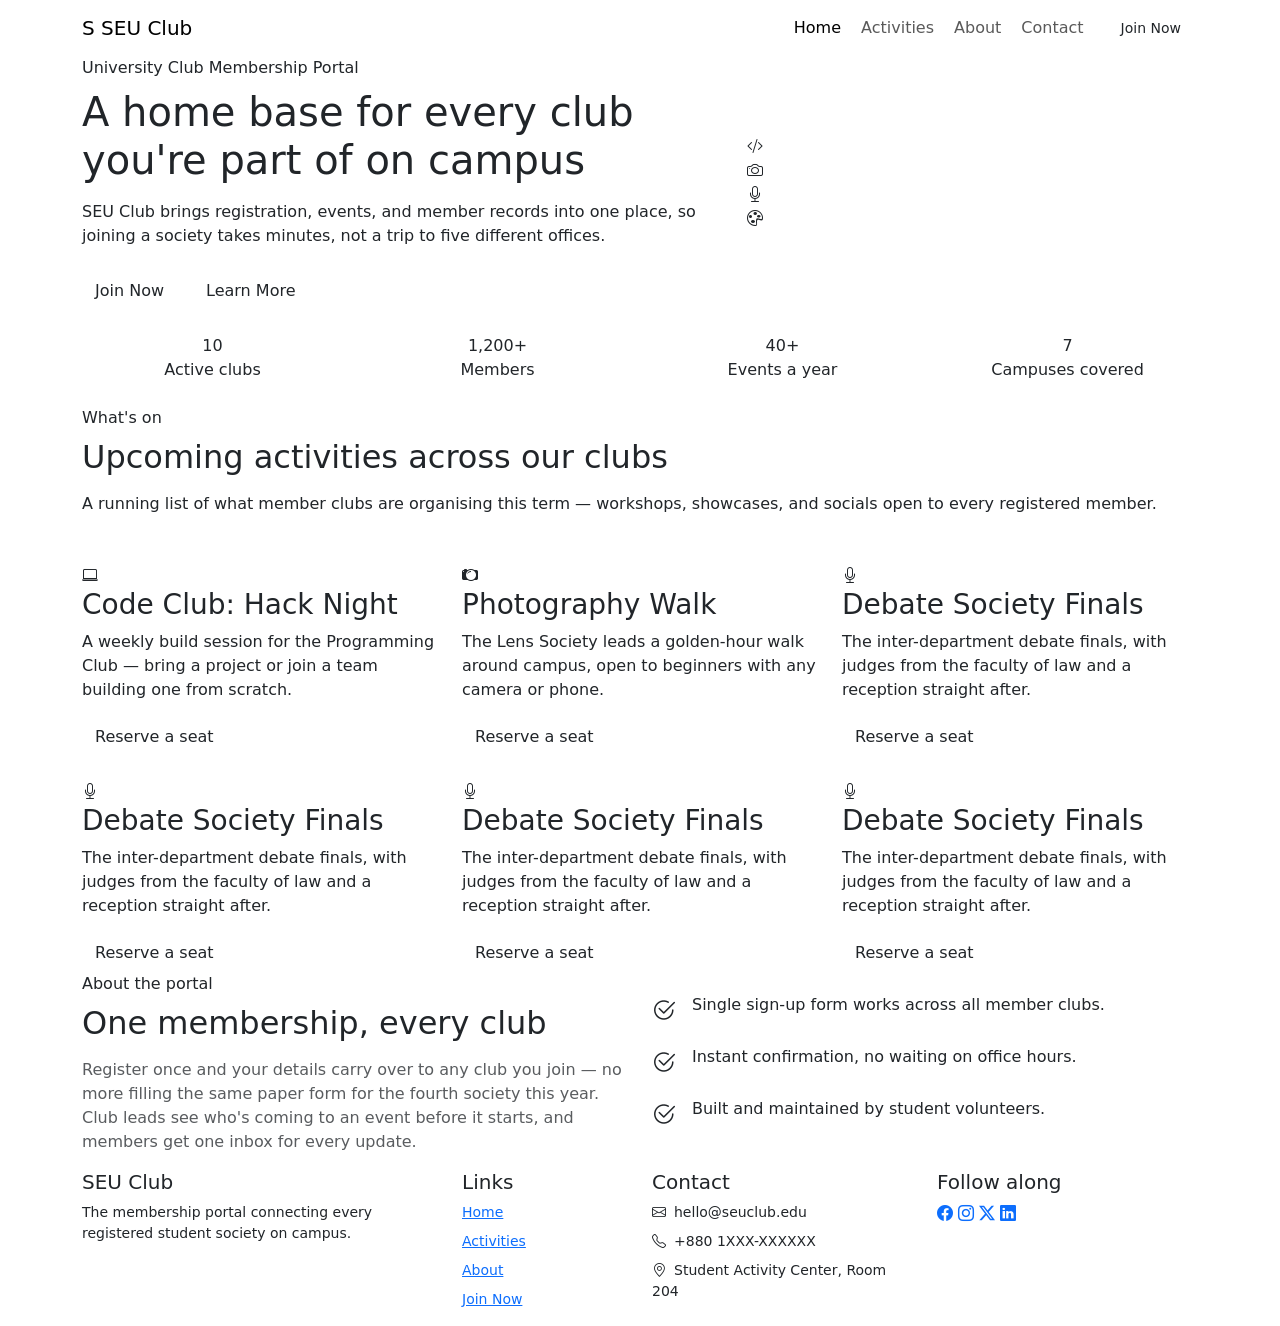
==== index.html @ 8338899f "upload index and form files" ====
<!DOCTYPE html>
<html lang="en">
<head>
  <meta charset="UTF-8" />
  <meta name="viewport" content="width=device-width, initial-scale=1.0" />
  <title>SEU Club — University Club Membership Portal</title>

  <link rel="preconnect" href="https://fonts.googleapis.com" />
  <link href="https://fonts.googleapis.com/css2?family=Fraunces:wght@500;600;700&family=Inter:wght@400;500;600;700&display=swap" rel="stylesheet" />
  <link href="https://cdn.jsdelivr.net/npm/bootstrap@5.3.3/dist/css/bootstrap.min.css" rel="stylesheet" />
  <link rel="stylesheet" href="https://cdn.jsdelivr.net/npm/bootstrap-icons@1.11.3/font/bootstrap-icons.css" />
  <link rel="stylesheet" href="css/style.css" />
</head>
<body>
  <nav class="navbar navbar-expand-lg navbar-club sticky-top">
    <div class="container">
      <a class="navbar-brand" href="index.html">
        <span class="brand-mark">S</span>
        SEU Club
      </a>

      <button
        class="navbar-toggler"
        type="button"
        data-bs-toggle="collapse"
        data-bs-target="#mainNav"
        aria-controls="mainNav"
        aria-expanded="false"
        aria-label="Toggle navigation"
      >
        <span class="navbar-toggler-icon"></span>
      </button>

      <div class="collapse navbar-collapse" id="mainNav">
        <ul class="navbar-nav ms-auto align-items-lg-center gap-lg-1">
          <li class="nav-item">
            <a class="nav-link active" href="#home">Home</a>
          </li>
          <li class="nav-item">
            <a class="nav-link" href="#activities">Activities</a>
          </li>
          <li class="nav-item">
            <a class="nav-link" href="#about">About</a>
          </li>
          <li class="nav-item">
            <a class="nav-link" href="#contact">Contact</a>
          </li>
          <li class="nav-item ms-lg-2 mt-2 mt-lg-0">
            <a class="btn btn-join-nav btn-sm px-3" href="form.html">Join Now</a>
          </li>
        </ul>
      </div>
    </div>
  </nav>

  <header class="hero" id="home">
    <div class="container">
      <div class="row align-items-center gy-5">
        <div class="col-lg-7">
          <p class="eyebrow mb-2">University Club Membership Portal</p>
          <h1 class="mb-3">A home base for every club you're part of on campus</h1>
          <p class="lede mb-4">
            SEU Club brings registration, events, and member records into one
            place, so joining a society takes minutes, not a trip to five
            different offices.
          </p>
          <div class="d-flex flex-wrap gap-3">
            <a href="form.html" class="btn btn-primary-club">Join Now</a>
            <a href="#activities" class="btn btn-secondary-club">Learn More</a>
          </div>
        </div>
        <div class="col-lg-5">
          <div class="hero-badges" aria-hidden="true">
            <div class="badge-tile"><i class="bi bi-code-slash"></i></div>
            <div class="badge-tile"><i class="bi bi-camera"></i></div>
            <div class="badge-tile"><i class="bi bi-mic"></i></div>
            <div class="badge-tile"><i class="bi bi-palette"></i></div>
          </div>
        </div>
      </div>
    </div>
  </header>

  <section class="stats-strip py-4">
    <div class="container">
      <div class="row text-center gy-3">
        <div class="col-6 col-md-3">
          <div class="stat-num">10</div>
          <div class="stat-label">Active clubs</div>
        </div>
        <div class="col-6 col-md-3">
          <div class="stat-num">1,200+</div>
          <div class="stat-label">Members</div>
        </div>
        <div class="col-6 col-md-3">
          <div class="stat-num">40+</div>
          <div class="stat-label">Events a year</div>
        </div>
        <div class="col-6 col-md-3">
          <div class="stat-num">7</div>
          <div class="stat-label">Campuses covered</div>
        </div>
      </div>
    </div>
  </section>

  <section class="section" id="activities">
    <div class="container">
      <div class="section-heading mb-5">
        <p class="eyebrow mb-2">What's on</p>
        <h2 class="mb-3">Upcoming activities across our clubs</h2>
        <p>
          A running list of what member clubs are organising this term —
          workshops, showcases, and socials open to every registered member.
        </p>
      </div>

      <div class="row g-4">
        <div class="col-md-6 col-lg-4">
          <div class="club-card">
            <div class="card-icon"><i class="bi bi-laptop"></i></div>
            <h3>Code Club: Hack Night</h3>
            <p>
              A weekly build session for the Programming Club — bring a
              project or join a team building one from scratch.
            </p>
            <a href="form.html" class="btn btn-card">Reserve a seat</a>
          </div>
        </div>

        <div class="col-md-6 col-lg-4">
          <div class="club-card">
            <div class="card-icon"><i class="bi bi-camera2"></i></div>
            <h3>Photography Walk</h3>
            <p>
              The Lens Society leads a golden-hour walk around campus,
              open to beginners with any camera or phone.
            </p>
            <a href="form.html" class="btn btn-card">Reserve a seat</a>
          </div>
        </div>

        <div class="col-md-6 col-lg-4">
          <div class="club-card">
            <div class="card-icon"><i class="bi bi-mic"></i></div>
            <h3>Debate Society Finals</h3>
            <p>
              The inter-department debate finals, with judges from the
              faculty of law and a reception straight after.
            </p>
            <a href="form.html" class="btn btn-card">Reserve a seat</a>
          </div>
        </div>

        <div class="col-md-6 col-lg-4">
          <div class="club-card">
            <div class="card-icon"><i class="bi bi-mic"></i></div>
            <h3>Debate Society Finals</h3>
            <p>
              The inter-department debate finals, with judges from the
              faculty of law and a reception straight after.
            </p>
            <a href="form.html" class="btn btn-card">Reserve a seat</a>
          </div>
        </div>
        <div class="col-md-6 col-lg-4">
          <div class="club-card">
            <div class="card-icon"><i class="bi bi-mic"></i></div>
            <h3>Debate Society Finals</h3>
            <p>
              The inter-department debate finals, with judges from the
              faculty of law and a reception straight after.
            </p>
            <a href="form.html" class="btn btn-card">Reserve a seat</a>
          </div>
        </div>
        <div class="col-md-6 col-lg-4">
          <div class="club-card">
            <div class="card-icon"><i class="bi bi-mic"></i></div>
            <h3>Debate Society Finals</h3>
            <p>
              The inter-department debate finals, with judges from the
              faculty of law and a reception straight after.
            </p>
            <a href="form.html" class="btn btn-card">Reserve a seat</a>
          </div>
        </div>
      </div>
    </div>
  </section>

    <section class="section" id="about" style="background:#fff; border-top:1px solid var(--line); border-bottom:1px solid var(--line);">
    <div class="container">
      <div class="row align-items-center gy-4">
        <div class="col-lg-6">
          <p class="eyebrow mb-2">About the portal</p>
          <h2 class="mb-3">One membership, every club</h2>
          <p class="text-muted">
            Register once and your details carry over to any club you join —
            no more filling the same paper form for the fourth society this
            year. Club leads see who's coming to an event before it starts,
            and members get one inbox for every update.
          </p>
        </div>
        <div class="col-lg-6">
          <ul class="list-unstyled d-grid gap-3">
            <li class="d-flex gap-3">
              <i class="bi bi-check2-circle fs-4" style="color: var(--gold);"></i>
              <span>Single sign-up form works across all member clubs.</span>
            </li>
            <li class="d-flex gap-3">
              <i class="bi bi-check2-circle fs-4" style="color: var(--gold);"></i>
              <span>Instant confirmation, no waiting on office hours.</span>
            </li>
            <li class="d-flex gap-3">
              <i class="bi bi-check2-circle fs-4" style="color: var(--gold);"></i>
              <span>Built and maintained by student volunteers.</span>
            </li>
          </ul>
        </div>
      </div>
    </div>
  </section>

  <footer class="footer-club" id="contact">
    <div class="container">
      <div class="row gy-4">
        <div class="col-lg-4">
          <h5>SEU Club</h5>
          <p class="small mb-0">
            The membership portal connecting every registered student
            society on campus.
          </p>
        </div>

        <div class="col-6 col-lg-2">
          <h5>Links</h5>
          <ul class="list-unstyled small d-grid gap-2">
            <li><a href="#home">Home</a></li>
            <li><a href="#activities">Activities</a></li>
            <li><a href="#about">About</a></li>
            <li><a href="form.html">Join Now</a></li>
          </ul>
        </div>

        <div class="col-6 col-lg-3">
          <h5>Contact</h5>
          <ul class="list-unstyled small d-grid gap-2">
            <li><i class="bi bi-envelope me-2"></i>hello@seuclub.edu</li>
            <li><i class="bi bi-telephone me-2"></i>+880 1XXX-XXXXXX</li>
            <li><i class="bi bi-geo-alt me-2"></i>Student Activity Center, Room 204</li>
          </ul>
        </div>

        <div class="col-lg-3">
          <h5>Follow along</h5>
          <div class="social-icons">
            <a href="#" aria-label="Facebook"><i class="bi bi-facebook"></i></a>
            <a href="#" aria-label="Instagram"><i class="bi bi-instagram"></i></a>
            <a href="#" aria-label="X"><i class="bi bi-twitter-x"></i></a>
            <a href="#" aria-label="LinkedIn"><i class="bi bi-linkedin"></i></a>
          </div>
        </div>
      </div>
    </div>
  </footer>

  <script src="https://cdn.jsdelivr.net/npm/bootstrap@5.3.3/dist/js/bootstrap.bundle.min.js"></script>
</body>
</html>
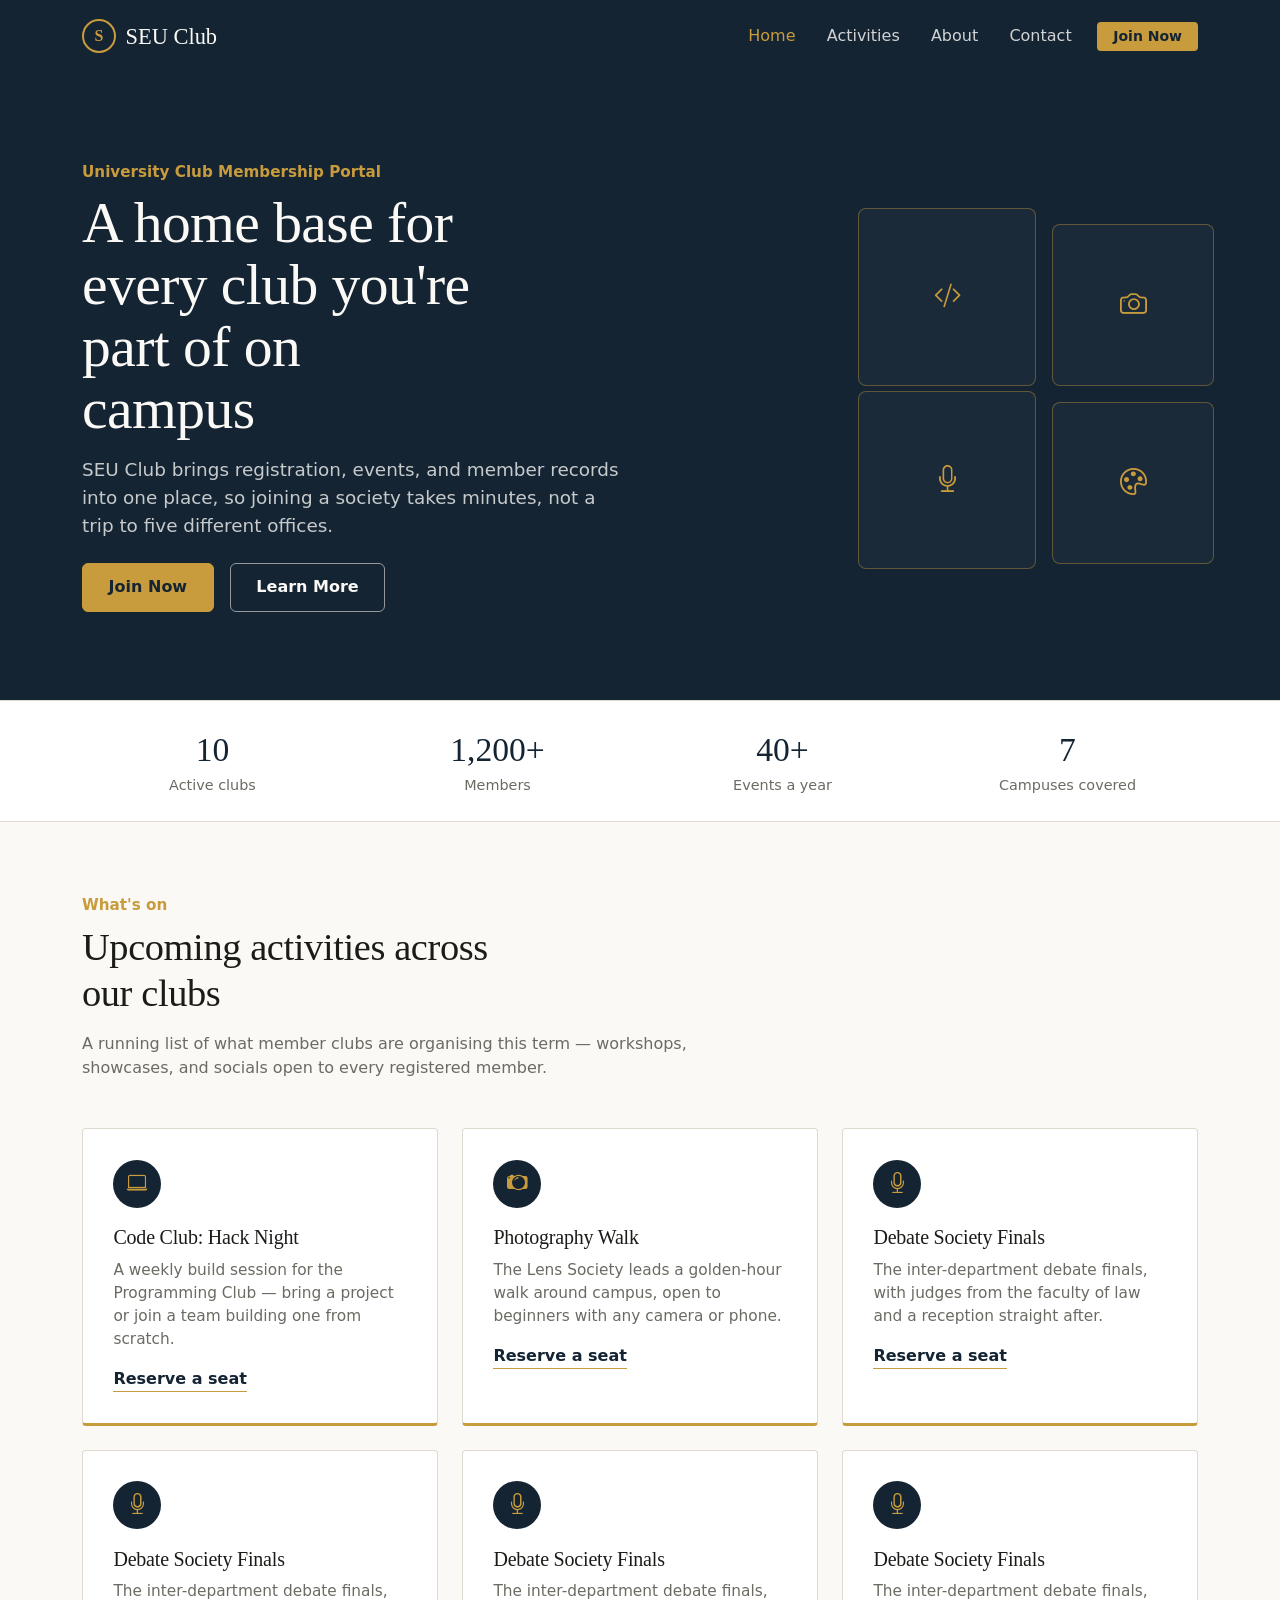
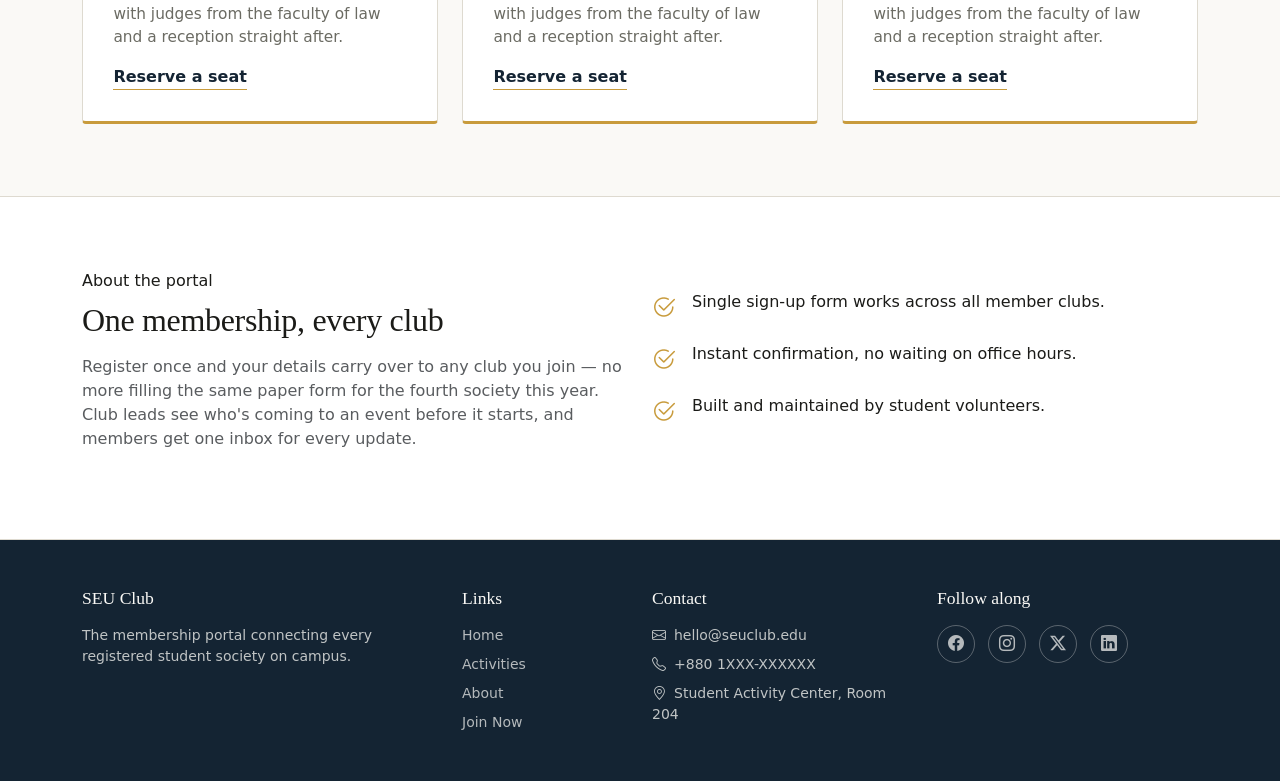
==== commit 85cd350e: "Fix stylesheet link path in index.html" ====
--- a/index.html
+++ b/index.html
@@ -9,7 +9,7 @@
   <link href="https://fonts.googleapis.com/css2?family=Fraunces:wght@500;600;700&family=Inter:wght@400;500;600;700&display=swap" rel="stylesheet" />
   <link href="https://cdn.jsdelivr.net/npm/bootstrap@5.3.3/dist/css/bootstrap.min.css" rel="stylesheet" />
   <link rel="stylesheet" href="https://cdn.jsdelivr.net/npm/bootstrap-icons@1.11.3/font/bootstrap-icons.css" />
-  <link rel="stylesheet" href="css/style.css" />
+  <link rel="stylesheet" href="style.css" />
 </head>
 <body>
   <nav class="navbar navbar-expand-lg navbar-club sticky-top">
--- a/style.css
+++ b/style.css
@@ -0,0 +1,447 @@
+
+:root {
+  --navy: #142433;
+  --navy-light: #1f3a52;
+  --gold: #c89b3c;
+  --gold-soft: #e8d5a8;
+  --paper: #faf9f6;
+  --ink: #1b1b18;
+  --muted: #6b6b63;
+  --line: #dedad0;
+
+  --font-display: "Fraunces", Georgia, serif;
+  --font-body: "Inter", system-ui, -apple-system, sans-serif;
+}
+
+html {
+  scroll-behavior: smooth;
+}
+
+body {
+  font-family: var(--font-body);
+  color: var(--ink);
+  background-color: var(--paper);
+}
+
+h1, h2, h3, h4,
+.font-display {
+  font-family: var(--font-display);
+  letter-spacing: -0.01em;
+}
+
+a:focus-visible,
+button:focus-visible,
+input:focus-visible,
+select:focus-visible,
+textarea:focus-visible {
+  outline: 3px solid var(--gold);
+  outline-offset: 2px;
+}
+
+
+.navbar-club {
+  background-color: var(--navy);
+  padding-top: 0.9rem;
+  padding-bottom: 0.9rem;
+}
+
+.navbar-club .navbar-brand {
+  font-family: var(--font-display);
+  font-size: 1.4rem;
+  color: var(--paper);
+  display: flex;
+  align-items: center;
+  gap: 0.6rem;
+}
+
+.navbar-club .brand-mark {
+  width: 34px;
+  height: 34px;
+  border: 2px solid var(--gold);
+  border-radius: 50%;
+  display: inline-flex;
+  align-items: center;
+  justify-content: center;
+  color: var(--gold);
+  font-family: var(--font-display);
+  font-weight: 600;
+  font-size: 1rem;
+}
+
+.navbar-club .nav-link {
+  color: rgba(250, 249, 246, 0.82);
+  font-weight: 500;
+  margin-left: 0.35rem;
+  margin-right: 0.35rem;
+}
+
+.navbar-club .nav-link:hover,
+.navbar-club .nav-link.active {
+  color: var(--gold);
+}
+
+.navbar-club .btn-join-nav {
+  background-color: var(--gold);
+  color: var(--navy);
+  font-weight: 600;
+  border: none;
+}
+
+.navbar-club .btn-join-nav:hover {
+  background-color: var(--gold-soft);
+  color: var(--navy);
+}
+
+.navbar-club .navbar-toggler {
+  border-color: rgba(250, 249, 246, 0.35);
+}
+
+.navbar-club .navbar-toggler-icon {
+  filter: invert(1);
+}
+
+
+.hero {
+  background-color: var(--navy);
+  color: var(--paper);
+  position: relative;
+  overflow: hidden;
+  padding-top: 5.5rem;
+  padding-bottom: 5.5rem;
+}
+
+.hero .eyebrow {
+  color: var(--gold);
+  font-weight: 600;
+  font-size: 0.95rem;
+}
+
+.hero h1 {
+  font-size: clamp(2.4rem, 5vw, 3.6rem);
+  line-height: 1.08;
+  max-width: 14ch;
+}
+
+.hero p.lede {
+  color: rgba(250, 249, 246, 0.78);
+  font-size: 1.15rem;
+  max-width: 46ch;
+}
+
+.btn-primary-club {
+  background-color: var(--gold);
+  border: 1px solid var(--gold);
+  color: var(--navy);
+  font-weight: 600;
+  padding: 0.7rem 1.6rem;
+}
+
+.btn-primary-club:hover {
+  background-color: #b8892f;
+  border-color: #b8892f;
+  color: var(--navy);
+}
+
+.btn-secondary-club {
+  background-color: transparent;
+  border: 1px solid rgba(250, 249, 246, 0.55);
+  color: var(--paper);
+  font-weight: 600;
+  padding: 0.7rem 1.6rem;
+}
+
+.btn-secondary-club:hover {
+  background-color: rgba(250, 249, 246, 0.1);
+  border-color: var(--paper);
+  color: var(--paper);
+}
+
+
+.hero-badges {
+  display: grid;
+  grid-template-columns: repeat(2, 1fr);
+  gap: 1rem;
+  max-width: 340px;
+  margin-left: auto;
+}
+
+.hero-badges .badge-tile {
+  aspect-ratio: 1;
+  border: 1px solid rgba(200, 155, 60, 0.4);
+  border-radius: 8px;
+  display: flex;
+  align-items: center;
+  justify-content: center;
+  font-size: 1.7rem;
+  color: var(--gold);
+  background: rgba(250, 249, 246, 0.03);
+}
+
+.hero-badges .badge-tile:nth-child(2) {
+  margin-top: 1rem;
+}
+
+.hero-badges .badge-tile:nth-child(3) {
+  margin-top: -0.7rem;
+}
+
+
+.section {
+  padding-top: 4.5rem;
+  padding-bottom: 4.5rem;
+}
+
+.section-heading .eyebrow {
+  color: var(--gold);
+  font-weight: 600;
+  text-transform: none;
+  font-size: 0.95rem;
+}
+
+.section-heading h2 {
+  font-size: clamp(1.8rem, 3vw, 2.4rem);
+  max-width: 24ch;
+}
+
+.section-heading p {
+  color: var(--muted);
+  max-width: 60ch;
+}
+
+
+.club-card {
+  border: 1px solid var(--line);
+  border-radius: 4px;
+  border-bottom: 3px solid var(--gold);
+  background: #fff;
+  padding: 1.9rem;
+  height: 100%;
+  transition: transform 0.15s ease, box-shadow 0.15s ease;
+}
+
+.club-card:hover {
+  transform: translateY(-3px);
+  box-shadow: 0 10px 24px rgba(20, 36, 51, 0.08);
+}
+
+.club-card .card-icon {
+  width: 48px;
+  height: 48px;
+  border-radius: 50%;
+  background: var(--navy);
+  color: var(--gold);
+  display: flex;
+  align-items: center;
+  justify-content: center;
+  font-size: 1.3rem;
+  margin-bottom: 1.1rem;
+}
+
+.club-card h3 {
+  font-size: 1.25rem;
+  margin-bottom: 0.6rem;
+}
+
+.club-card p {
+  color: var(--muted);
+  font-size: 0.96rem;
+}
+
+.club-card .btn-card {
+  color: var(--navy);
+  font-weight: 600;
+  padding: 0;
+  border: none;
+  background: none;
+  border-bottom: 1px solid var(--gold);
+  border-radius: 0;
+}
+
+.club-card .btn-card:hover {
+  color: var(--gold);
+}
+
+
+.stats-strip {
+  background-color: #fff;
+  border-top: 1px solid var(--line);
+  border-bottom: 1px solid var(--line);
+}
+
+.stats-strip .stat-num {
+  font-family: var(--font-display);
+  font-size: 2.1rem;
+  color: var(--navy);
+}
+
+.stats-strip .stat-label {
+  color: var(--muted);
+  font-size: 0.9rem;
+}
+
+
+.footer-club {
+  background-color: var(--navy);
+  color: rgba(250, 249, 246, 0.75);
+  padding-top: 3rem;
+  padding-bottom: 2rem;
+}
+
+.footer-club h5 {
+  color: var(--paper);
+  font-family: var(--font-display);
+  font-size: 1.1rem;
+  margin-bottom: 1rem;
+}
+
+.footer-club a {
+  color: rgba(250, 249, 246, 0.7);
+  text-decoration: none;
+}
+
+.footer-club a:hover {
+  color: var(--gold);
+}
+
+.footer-club .social-icons a {
+  display: inline-flex;
+  align-items: center;
+  justify-content: center;
+  width: 38px;
+  height: 38px;
+  border: 1px solid rgba(250, 249, 246, 0.3);
+  border-radius: 50%;
+  margin-right: 0.5rem;
+}
+
+.footer-club .social-icons a:hover {
+  border-color: var(--gold);
+  color: var(--gold);
+}
+
+.footer-club .footer-bottom {
+  border-top: 1px solid rgba(250, 249, 246, 0.15);
+  margin-top: 2rem;
+  padding-top: 1.4rem;
+  font-size: 0.85rem;
+  color: rgba(250, 249, 246, 0.55);
+}
+
+
+
+.form-header {
+  background-color: var(--navy);
+  color: var(--paper);
+  padding-top: 3.2rem;
+  padding-bottom: 3.2rem;
+}
+
+.form-header h1 {
+  font-size: clamp(1.9rem, 3.6vw, 2.6rem);
+}
+
+.form-header p {
+  color: rgba(250, 249, 246, 0.78);
+  max-width: 55ch;
+}
+
+.form-card {
+  background: #fff;
+  border: 1px solid var(--line);
+  border-radius: 6px;
+  padding: 2.2rem;
+}
+
+.form-card .form-label {
+  font-weight: 600;
+  font-size: 0.92rem;
+  color: var(--navy);
+}
+
+.form-card .form-text-hint {
+  font-size: 0.82rem;
+  color: var(--muted);
+}
+
+.form-card .form-control,
+.form-card .form-select {
+  border-color: var(--line);
+  padding: 0.6rem 0.8rem;
+}
+
+.form-card .form-control:focus,
+.form-card .form-select:focus {
+  border-color: var(--gold);
+  box-shadow: 0 0 0 0.2rem rgba(200, 155, 60, 0.2);
+}
+
+
+.field-error {
+  display: none;
+  color: #a3312a;
+  font-size: 0.83rem;
+  margin-top: 0.35rem;
+}
+
+.show-error .field-error {
+  display: block;
+}
+
+.show-error .form-control,
+.show-error .form-select {
+  border-color: #a3312a;
+}
+
+.field-ok .form-control,
+.field-ok .form-select {
+  border-color: #3e7a4c;
+}
+
+fieldset.field-group {
+  border: 1px solid var(--line);
+  border-radius: 4px;
+  padding: 1rem 1.2rem 1.2rem;
+}
+
+fieldset.field-group legend {
+  float: none;
+  width: auto;
+  font-size: 0.92rem;
+  font-weight: 600;
+  color: var(--navy);
+  padding: 0 0.4rem;
+}
+
+.success-panel {
+  display: none;
+  background: #eef6ee;
+  border: 1px solid #3e7a4c;
+  border-radius: 6px;
+  padding: 1.6rem;
+}
+
+.success-panel.show {
+  display: block;
+}
+
+.success-panel h2 {
+  font-size: 1.3rem;
+  color: #275235;
+}
+
+.summary-table th {
+  color: var(--muted);
+  font-weight: 600;
+  width: 40%;
+  font-size: 0.9rem;
+}
+
+.summary-table td {
+  font-size: 0.9rem;
+}
+
+@media (max-width: 767.98px) {
+  .hero-badges {
+    margin: 2.5rem auto 0;
+  }
+}
